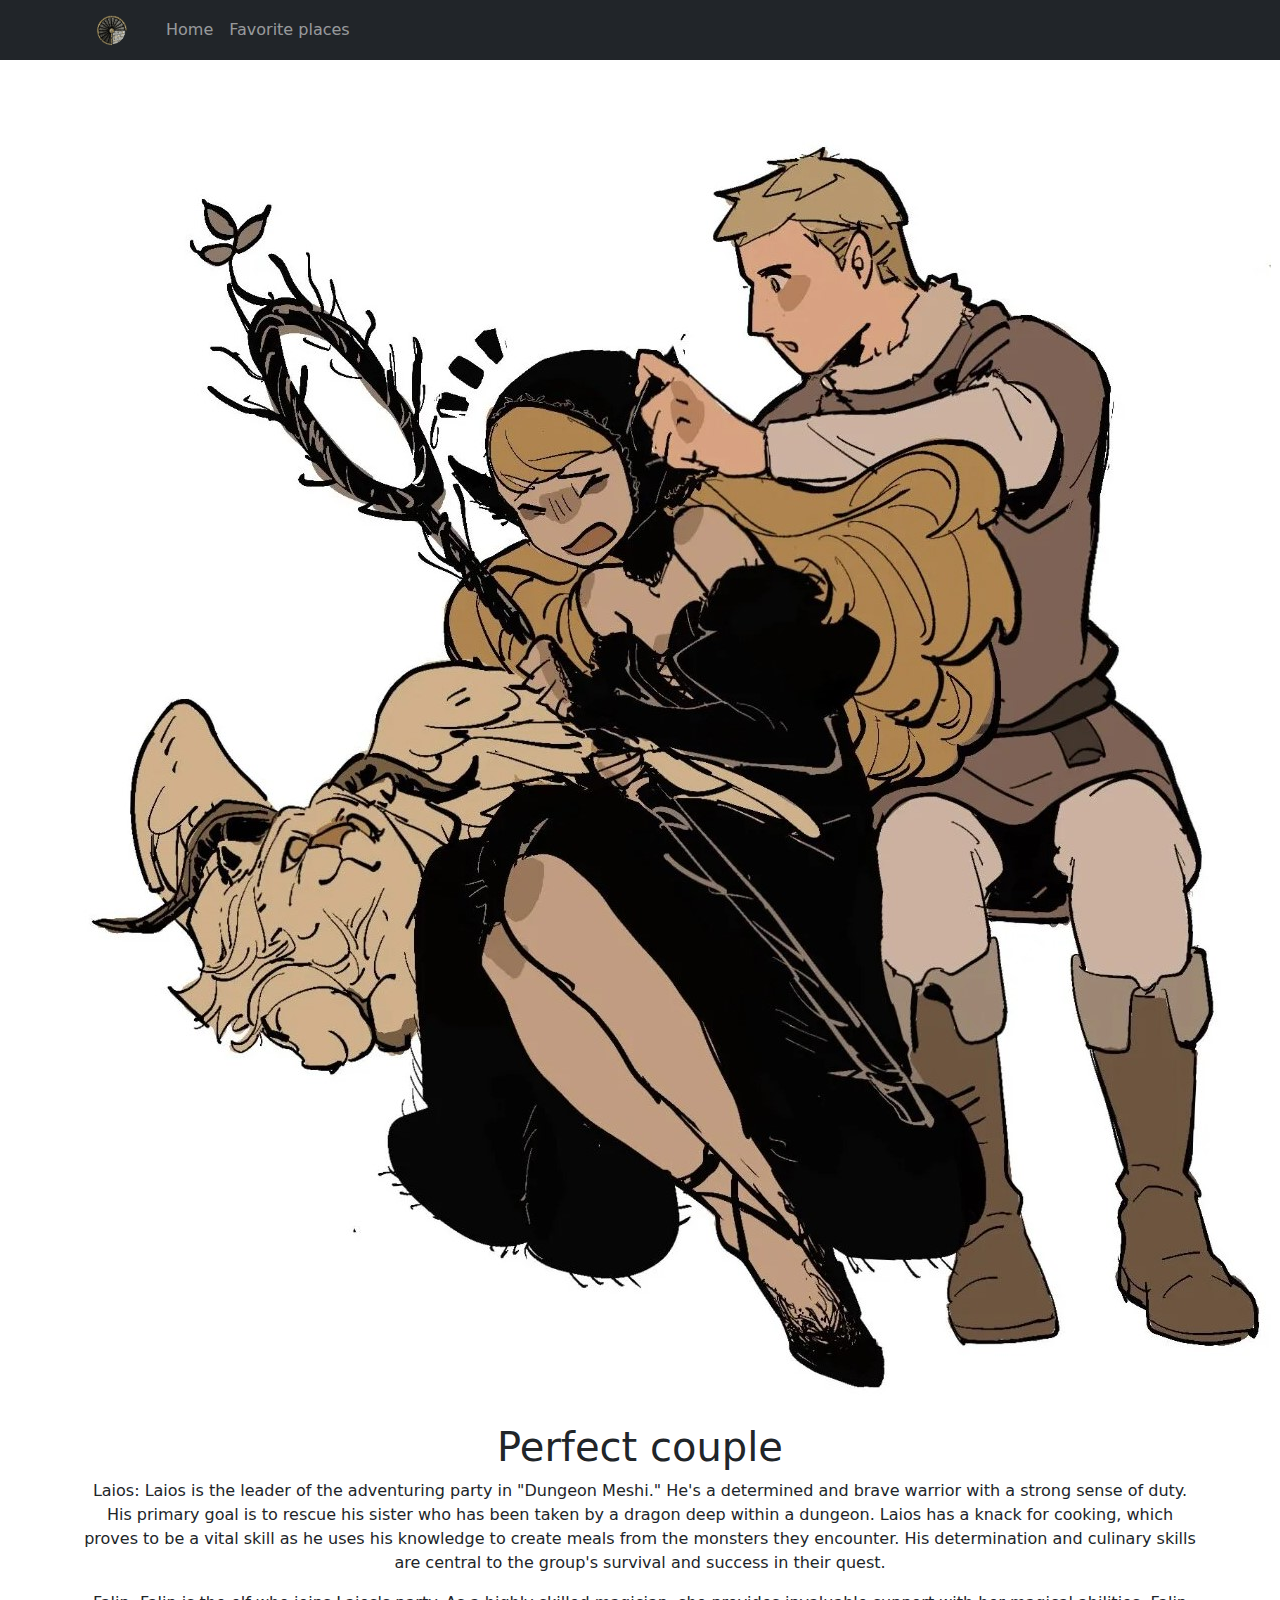
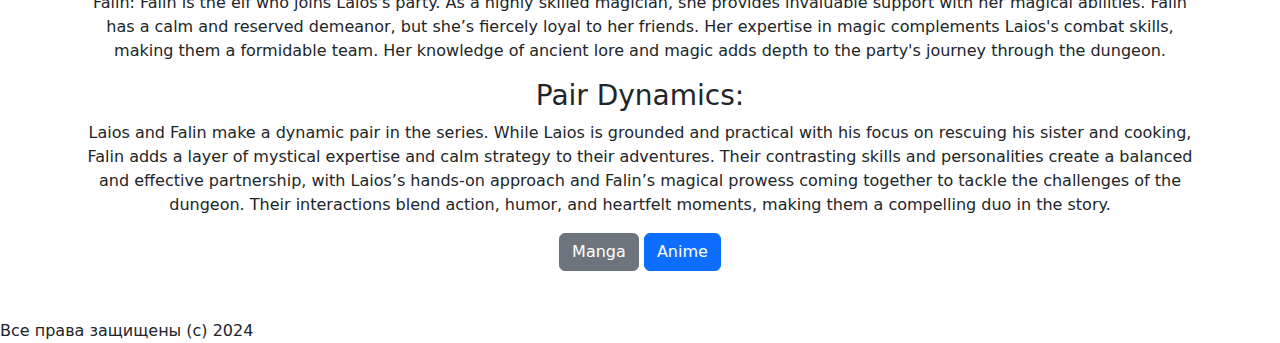
==== docs/index.html @ 1dcc06d5 "Update index.html" ====
<!DOCTYPE html>
<html lang="en">
<head>
  <meta charset="UTF-8">
  <meta name="viewport" content="width=device-width, initial-scale=1.0">
  <title>Dungeon Meshi</title>

  <!-- Подключение иконок для разных устройств -->
  <link rel="apple-touch-icon" sizes="180x180" href="/apple-touch-icon.png">
  <link rel="icon" type="image/png" sizes="32x32" href="img/312132-Photoroom.png">
  <link rel="manifest" href="/site.webmanifest">

  <!-- Подключение CSS файла стилей -->
  <link rel="stylesheet" href="css/style.css">

  <!-- Подключение Bootstrap CSS для стилей -->
  <link href="https://cdn.jsdelivr.net/npm/bootstrap@5.3.3/dist/css/bootstrap.min.css" rel="stylesheet" integrity="sha384-QWTKZyjpPEjISv5WaRU9OFeRpok6YctnYmDr5pNlyT2bRjXh0JMhjY6hW+ALEwIH" crossorigin="anonymous">
</head>
<body>
  <!-- Навигация -->
  <nav class="navbar navbar-expand-lg navbar-dark bg-dark">
    <div class="container">
      <!-- Логотип -->
      <a class="navbar-brand" href="#">
        <img src="img/png-transparent-circle-circle-circle-education-science-spiral-stairs-Photoroom.png" alt="l" width="60">
      </a>

      <!-- Кнопка для мобильного меню -->
      <button class="navbar-toggler" type="button" data-bs-toggle="collapse" data-bs-target="#navbarNav" aria-controls="navbarNav" aria-expanded="false" aria-label="Toggle navigation">
        <span class="navbar-toggler-icon"></span>
      </button>

      <!-- Навигационное меню -->
      <div class="collapse navbar-collapse" id="navbarNav">
        <ul class="navbar-nav">
          <li class="nav-item">
            <a class="nav-link" aria-current="page" onclick="loadPage('home.html')">Home</a>
          </li>
          <li class="nav-item">
            <a class="nav-link" onclick="loadPage('places.html')">Favorite places</a>
          </li>
        </ul>
      </div>
    </div>
  </nav>

  <!-- Контейнер для подгрузки контента -->
  <div id="content">
    <div class="container text-center my-5">
      <div class="home-back">
        <div class="row">
          <div class="col-lg-12 col-md-8 mx-auto">
            <div class="portal">
              <img src="img/23112312312.jpg" alt="девочка зимой" class="rounded-img"/>
            </div>
            <h1 class="fw-light">Perfect couple</h1>
            <p>
              Laios: Laios is the leader of the adventuring party in "Dungeon Meshi." He's a determined and brave warrior with a strong sense of duty. His primary goal is to rescue his sister who has been taken by a dragon deep within a dungeon. Laios has a knack for cooking, which proves to be a vital skill as he uses his knowledge to create meals from the monsters they encounter. His determination and culinary skills are central to the group's survival and success in their quest.
            </p>
            <p>
              Falin: Falin is the elf who joins Laios's party. As a highly skilled magician, she provides invaluable support with her magical abilities. Falin has a calm and reserved demeanor, but she’s fiercely loyal to her friends. Her expertise in magic complements Laios's combat skills, making them a formidable team. Her knowledge of ancient lore and magic adds depth to the party's journey through the dungeon.
            </p>
            <h3>Pair Dynamics:</h3>
            <p>
              Laios and Falin make a dynamic pair in the series. While Laios is grounded and practical with his focus on rescuing his sister and cooking, Falin adds a layer of mystical expertise and calm strategy to their adventures. Their contrasting skills and personalities create a balanced and effective partnership, with Laios’s hands-on approach and Falin’s magical prowess coming together to tackle the challenges of the dungeon. Their interactions blend action, humor, and heartfelt moments, making them a compelling duo in the story.
            </p>
            <a href="https://mangalib.me/dungeon-meshi?section=info" target="_blank" class="btn btn-secondary">Manga</a>
            <a href="https://jut.su/dungeon-meshi/" target="_blank" class="btn btn-primary">Anime</a>
          </div>
        </div>
      </div>
    </div>
  </div>

  <!-- Футер -->
  <div id="footer">Все права защищены (с) 2024</div>

  <!-- Подключение JS файлов -->
  <script src="https://cdn.jsdelivr.net/npm/bootstrap@5.3.3/dist/js/bootstrap.bundle.min.js"></script>
  <script src="js/script.js"></script>
</body>
</html>
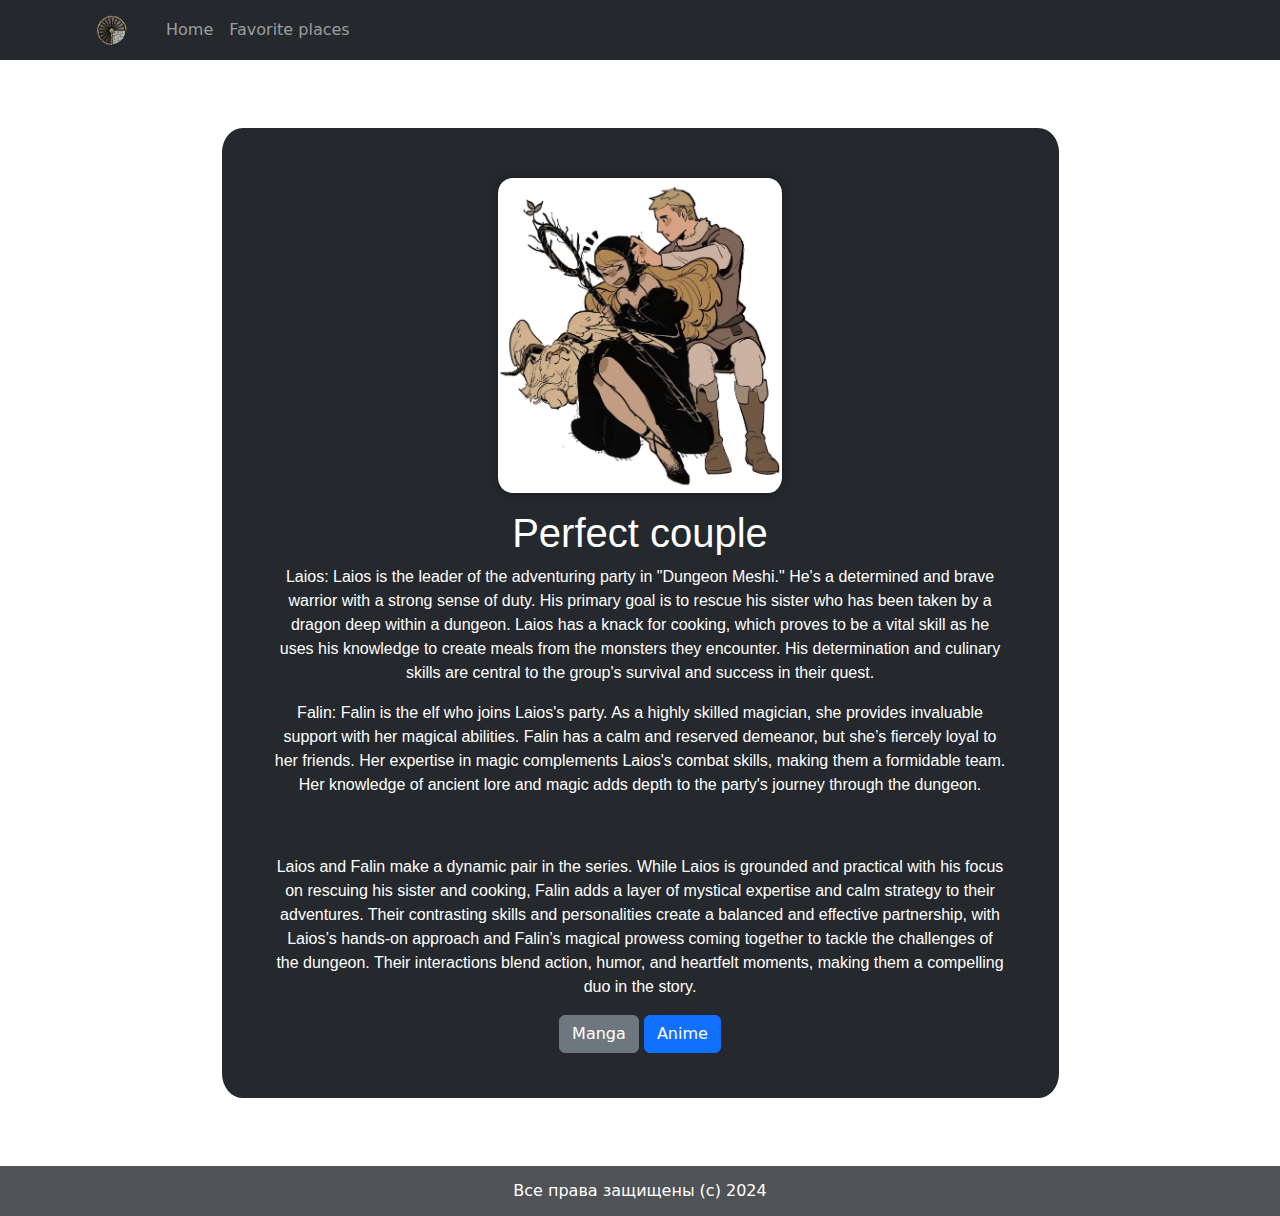
==== commit a549f519: "Update index.html" ====
--- a/docs/index.html
+++ b/docs/index.html
@@ -11,7 +11,7 @@
   <link rel="manifest" href="/site.webmanifest">
 
   <!-- Подключение CSS файла стилей -->
-  <link rel="stylesheet" href="css/style.css">
+  <link rel="stylesheet" href="css/style.CSS">
 
   <!-- Подключение Bootstrap CSS для стилей -->
   <link href="https://cdn.jsdelivr.net/npm/bootstrap@5.3.3/dist/css/bootstrap.min.css" rel="stylesheet" integrity="sha384-QWTKZyjpPEjISv5WaRU9OFeRpok6YctnYmDr5pNlyT2bRjXh0JMhjY6hW+ALEwIH" crossorigin="anonymous">
@@ -77,6 +77,6 @@
 
   <!-- Подключение JS файлов -->
   <script src="https://cdn.jsdelivr.net/npm/bootstrap@5.3.3/dist/js/bootstrap.bundle.min.js"></script>
-  <script src="js/script.js"></script>
+  <script src="js/script.JS"></script>
 </body>
 </html>
--- a/docs/css/style.CSS
+++ b/docs/css/style.CSS
@@ -0,0 +1,89 @@
+* {
+  margin: 0;
+  padding: 0;
+  box-sizing: border-box;
+}
+
+body {
+  background-image: url('/project-Dungeon/docs/img/dungeon_siege_3-wallpaper-1920x1080.jpg'); 
+  background-size: cover; 
+  background-position: center; 
+  background-repeat: no-repeat; 
+  height: 100%; 
+  display: block;
+  opacity: 98%; 
+}
+
+.rounded-img {
+  width: 35%; 
+  border-radius: 5%; 
+  box-shadow: 0 0 10px rgba(0, 0, 0, 0.4); 
+  margin-bottom: 1em; 
+}
+
+.home-back .row {
+  background-color: #212529;
+  width: 75%; 
+  margin-left: 12.5%; 
+  height: 970px; 
+  margin-top: 0; 
+  border-radius: 2.5%;
+}
+
+
+.home .row {
+  width: 90%; 
+  margin-left: 5%; 
+  height: 970px; 
+  margin-top: 0; 
+}
+
+.portal {
+  padding-top: 50px;
+}
+
+.row h1, h3, p {
+  color: #fff; 
+  font-family: Arial, "Helvetica Neue", Helvetica, sans-serif;
+  padding-left: 5%; 
+  padding-right: 5%;
+}
+
+
+#footer {
+  height: 50px; 
+  line-height: 50px; 
+  opacity: 80%;
+  background-color: #212529;  
+  text-align: center; 
+  color: #fff; 
+}
+
+#content {
+  padding: 20px; 
+  border-radius: 5px; 
+}
+
+.card {
+  border-radius: 1em; 
+  text-align: center; 
+}
+
+.card-text {
+  color: black; 
+}
+
+.card:hover {
+  background-color: rgba(255, 253, 253, 0.9);
+  color: black; 
+}
+
+.card img {
+  border-top-left-radius: 2%; 
+  border-top-right-radius: 2%; 
+  margin: auto; 
+}
+
+.nav-link {
+  cursor: pointer; 
+}
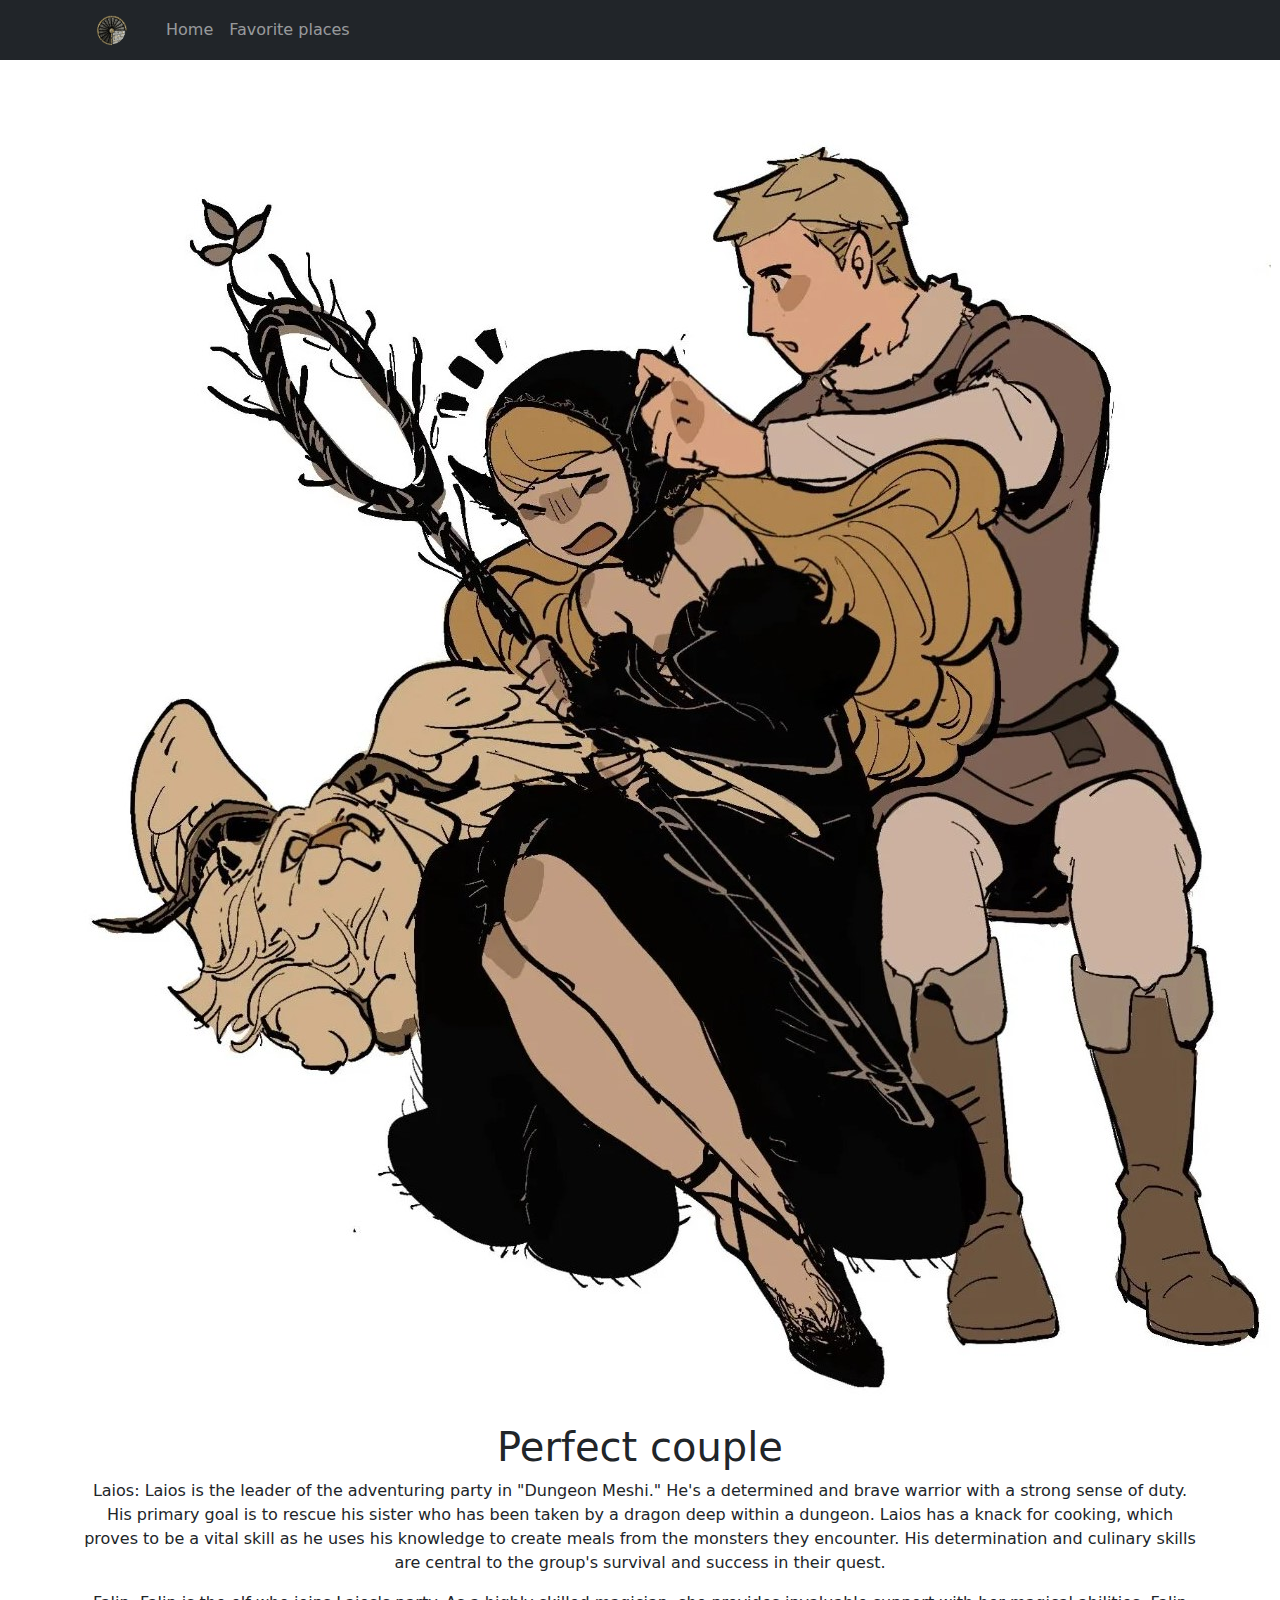
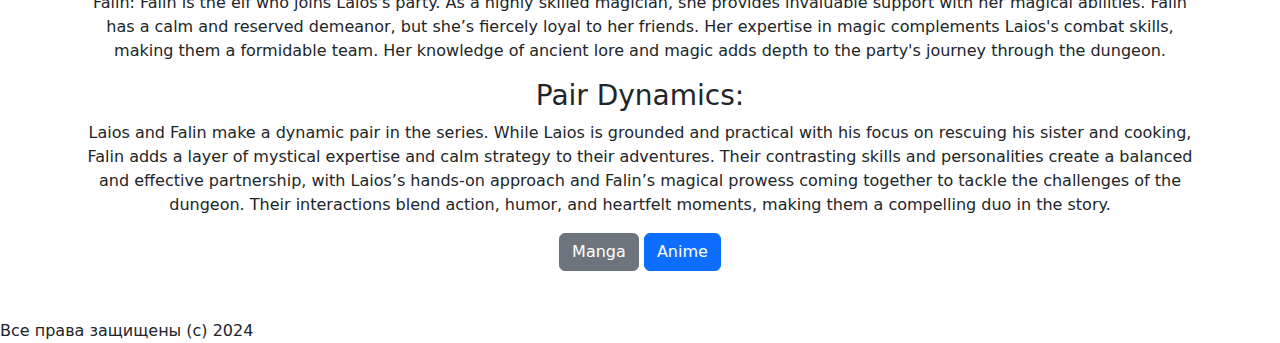
==== commit add5b86e: "Update index.html" ====
--- a/docs/index.html
+++ b/docs/index.html
@@ -11,7 +11,7 @@
   <link rel="manifest" href="/site.webmanifest">
 
   <!-- Подключение CSS файла стилей -->
-  <link rel="stylesheet" href="css/style.CSS">
+  <link rel="stylesheet" href="docs/css/style.CSS">
 
   <!-- Подключение Bootstrap CSS для стилей -->
   <link href="https://cdn.jsdelivr.net/npm/bootstrap@5.3.3/dist/css/bootstrap.min.css" rel="stylesheet" integrity="sha384-QWTKZyjpPEjISv5WaRU9OFeRpok6YctnYmDr5pNlyT2bRjXh0JMhjY6hW+ALEwIH" crossorigin="anonymous">
@@ -77,6 +77,6 @@
 
   <!-- Подключение JS файлов -->
   <script src="https://cdn.jsdelivr.net/npm/bootstrap@5.3.3/dist/js/bootstrap.bundle.min.js"></script>
-  <script src="js/script.JS"></script>
+  <script src="docs/js/script.JS"></script>
 </body>
 </html>
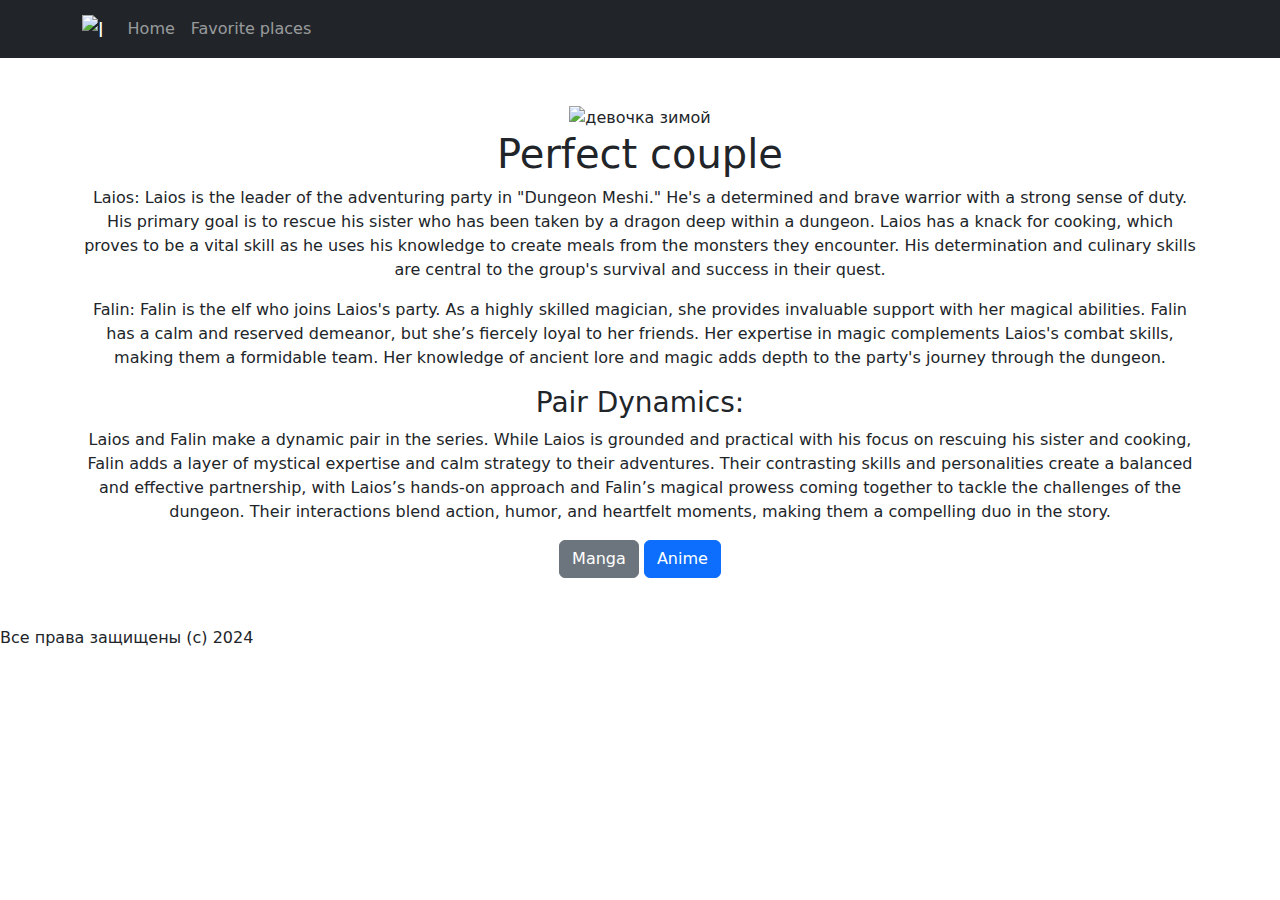
==== commit ece96e70: "Update index.html" ====
--- a/docs/index.html
+++ b/docs/index.html
@@ -7,7 +7,7 @@
 
   <!-- Подключение иконок для разных устройств -->
   <link rel="apple-touch-icon" sizes="180x180" href="/apple-touch-icon.png">
-  <link rel="icon" type="image/png" sizes="32x32" href="img/312132-Photoroom.png">
+  <link rel="icon" type="image/png" sizes="32x32" href="docs/img/312132-Photoroom.png">
   <link rel="manifest" href="/site.webmanifest">
 
   <!-- Подключение CSS файла стилей -->
@@ -22,7 +22,7 @@
     <div class="container">
       <!-- Логотип -->
       <a class="navbar-brand" href="#">
-        <img src="img/png-transparent-circle-circle-circle-education-science-spiral-stairs-Photoroom.png" alt="l" width="60">
+        <img src="docs/img/png-transparent-circle-circle-circle-education-science-spiral-stairs-Photoroom.png" alt="l" width="60">
       </a>
 
       <!-- Кнопка для мобильного меню -->
@@ -51,7 +51,7 @@
         <div class="row">
           <div class="col-lg-12 col-md-8 mx-auto">
             <div class="portal">
-              <img src="img/23112312312.jpg" alt="девочка зимой" class="rounded-img"/>
+              <img src="docs/img/23112312312.jpg" alt="девочка зимой" class="rounded-img"/>
             </div>
             <h1 class="fw-light">Perfect couple</h1>
             <p>
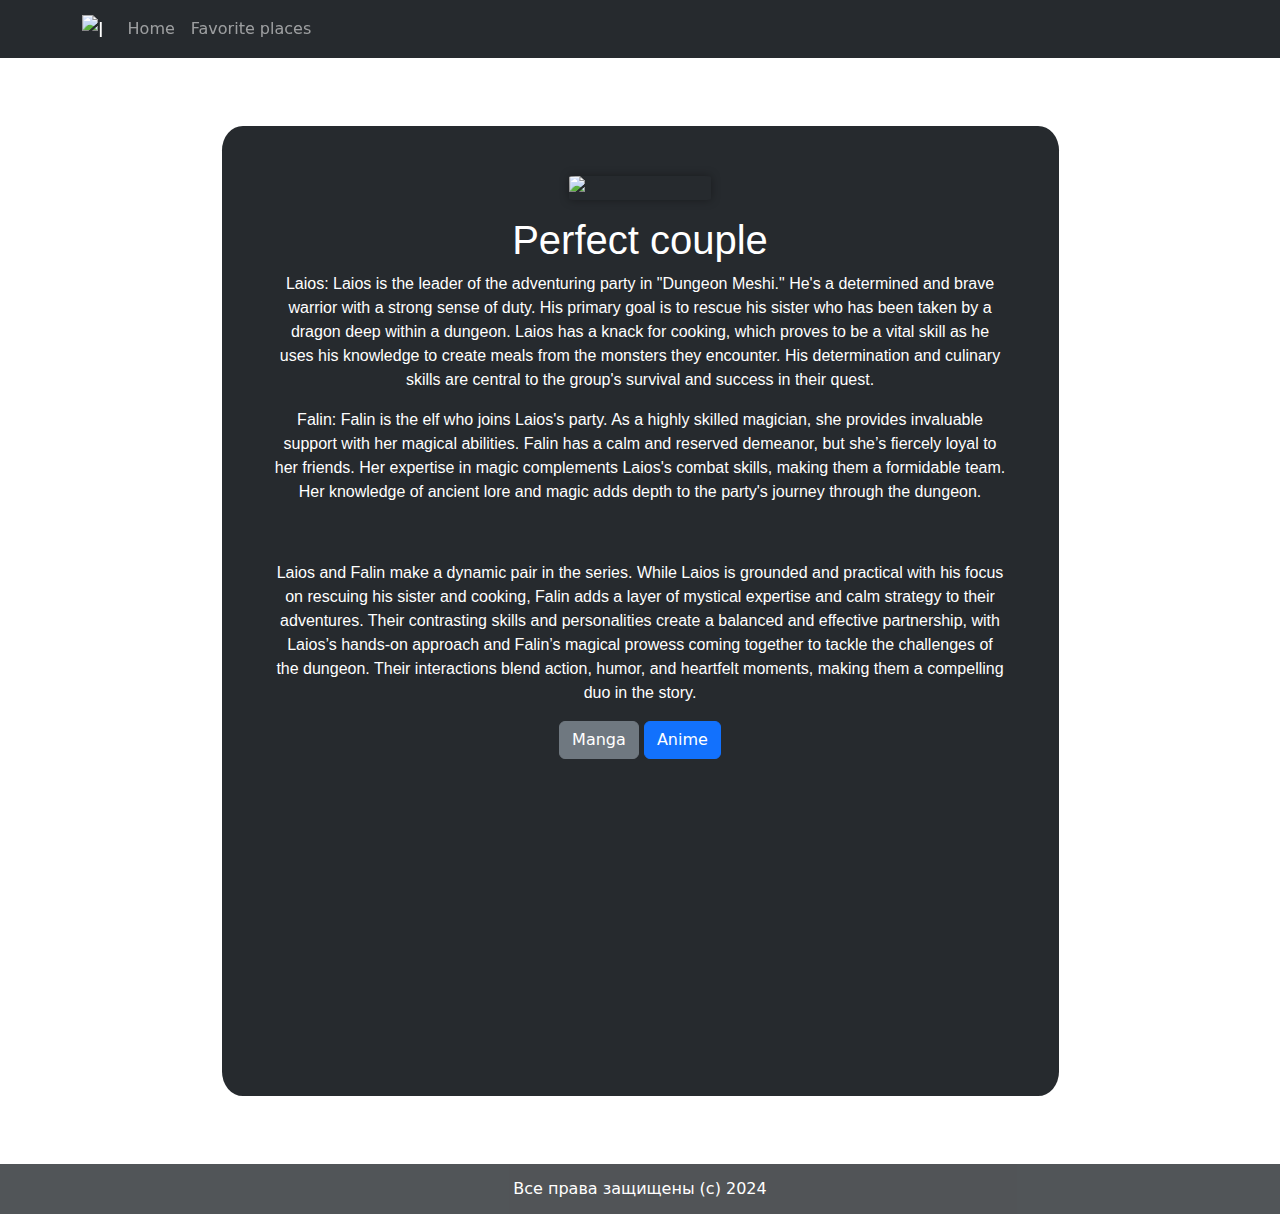
==== commit 6d7b255c: "Update index.html" ====
--- a/docs/index.html
+++ b/docs/index.html
@@ -11,7 +11,7 @@
   <link rel="manifest" href="/site.webmanifest">
 
   <!-- Подключение CSS файла стилей -->
-  <link rel="stylesheet" href="docs/css/style.CSS">
+  <link rel="stylesheet" href="css/style.CSS">
 
   <!-- Подключение Bootstrap CSS для стилей -->
   <link href="https://cdn.jsdelivr.net/npm/bootstrap@5.3.3/dist/css/bootstrap.min.css" rel="stylesheet" integrity="sha384-QWTKZyjpPEjISv5WaRU9OFeRpok6YctnYmDr5pNlyT2bRjXh0JMhjY6hW+ALEwIH" crossorigin="anonymous">
@@ -77,6 +77,6 @@
 
   <!-- Подключение JS файлов -->
   <script src="https://cdn.jsdelivr.net/npm/bootstrap@5.3.3/dist/js/bootstrap.bundle.min.js"></script>
-  <script src="docs/js/script.JS"></script>
+  <script src="js/script.JS"></script>
 </body>
 </html>
--- a/docs/css/style.CSS
+++ b/docs/css/style.CSS
@@ -0,0 +1,89 @@
+* {
+  margin: 0;
+  padding: 0;
+  box-sizing: border-box;
+}
+
+body {
+  background-image: url('img/dungeon_siege_3-wallpaper-1920x1080.jpg'); 
+  background-size: cover; 
+  background-position: center; 
+  background-repeat: no-repeat; 
+  height: 100%; 
+  display: block;
+  opacity: 98%; 
+}
+
+.rounded-img {
+  width: 35%; 
+  border-radius: 5%; 
+  box-shadow: 0 0 10px rgba(0, 0, 0, 0.4); 
+  margin-bottom: 1em; 
+}
+
+.home-back .row {
+  background-color: #212529;
+  width: 75%; 
+  margin-left: 12.5%; 
+  height: 970px; 
+  margin-top: 0; 
+  border-radius: 2.5%;
+}
+
+
+.home .row {
+  width: 90%; 
+  margin-left: 5%; 
+  height: 970px; 
+  margin-top: 0; 
+}
+
+.portal {
+  padding-top: 50px;
+}
+
+.row h1, h3, p {
+  color: #fff; 
+  font-family: Arial, "Helvetica Neue", Helvetica, sans-serif;
+  padding-left: 5%; 
+  padding-right: 5%;
+}
+
+
+#footer {
+  height: 50px; 
+  line-height: 50px; 
+  opacity: 80%;
+  background-color: #212529;  
+  text-align: center; 
+  color: #fff; 
+}
+
+#content {
+  padding: 20px; 
+  border-radius: 5px; 
+}
+
+.card {
+  border-radius: 1em; 
+  text-align: center; 
+}
+
+.card-text {
+  color: black; 
+}
+
+.card:hover {
+  background-color: rgba(255, 253, 253, 0.9);
+  color: black; 
+}
+
+.card img {
+  border-top-left-radius: 2%; 
+  border-top-right-radius: 2%; 
+  margin: auto; 
+}
+
+.nav-link {
+  cursor: pointer; 
+}
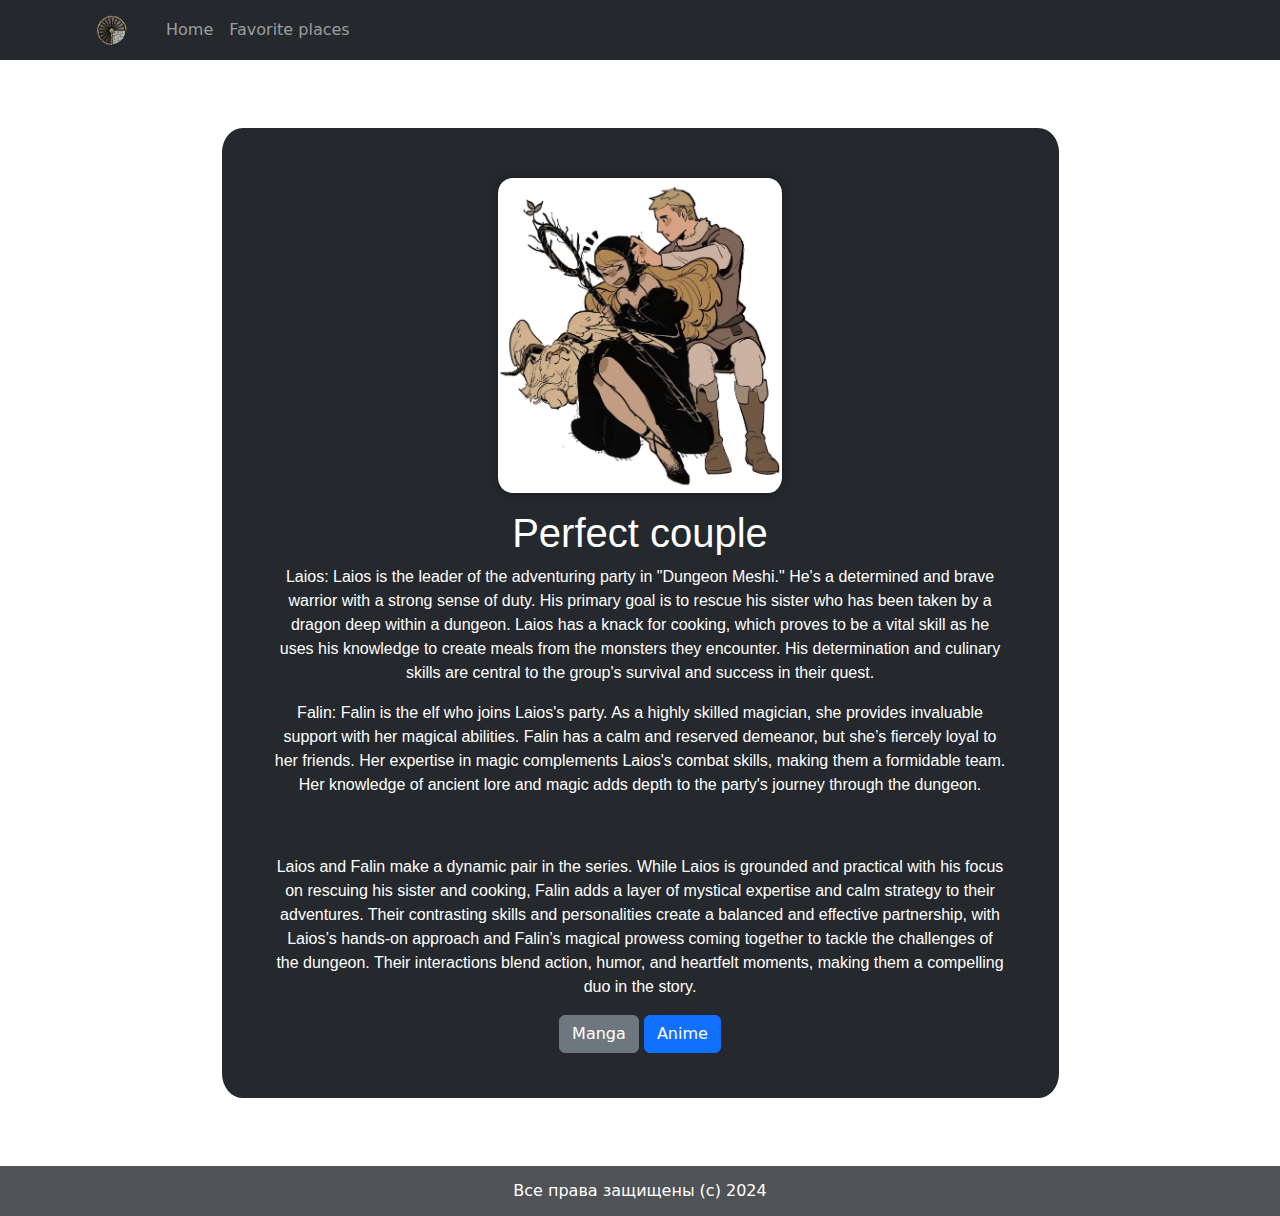
==== commit 7188d98f: "Update index.html" ====
--- a/docs/index.html
+++ b/docs/index.html
@@ -7,7 +7,7 @@
 
   <!-- Подключение иконок для разных устройств -->
   <link rel="apple-touch-icon" sizes="180x180" href="/apple-touch-icon.png">
-  <link rel="icon" type="image/png" sizes="32x32" href="docs/img/312132-Photoroom.png">
+  <link rel="icon" type="image/png" sizes="32x32" href="img/312132-Photoroom.png">
   <link rel="manifest" href="/site.webmanifest">
 
   <!-- Подключение CSS файла стилей -->
@@ -22,7 +22,7 @@
     <div class="container">
       <!-- Логотип -->
       <a class="navbar-brand" href="#">
-        <img src="docs/img/png-transparent-circle-circle-circle-education-science-spiral-stairs-Photoroom.png" alt="l" width="60">
+        <img src="img/png-transparent-circle-circle-circle-education-science-spiral-stairs-Photoroom.png" alt="l" width="60">
       </a>
 
       <!-- Кнопка для мобильного меню -->
@@ -51,7 +51,7 @@
         <div class="row">
           <div class="col-lg-12 col-md-8 mx-auto">
             <div class="portal">
-              <img src="docs/img/23112312312.jpg" alt="девочка зимой" class="rounded-img"/>
+              <img src="img/23112312312.jpg" alt="девочка зимой" class="rounded-img"/>
             </div>
             <h1 class="fw-light">Perfect couple</h1>
             <p>
